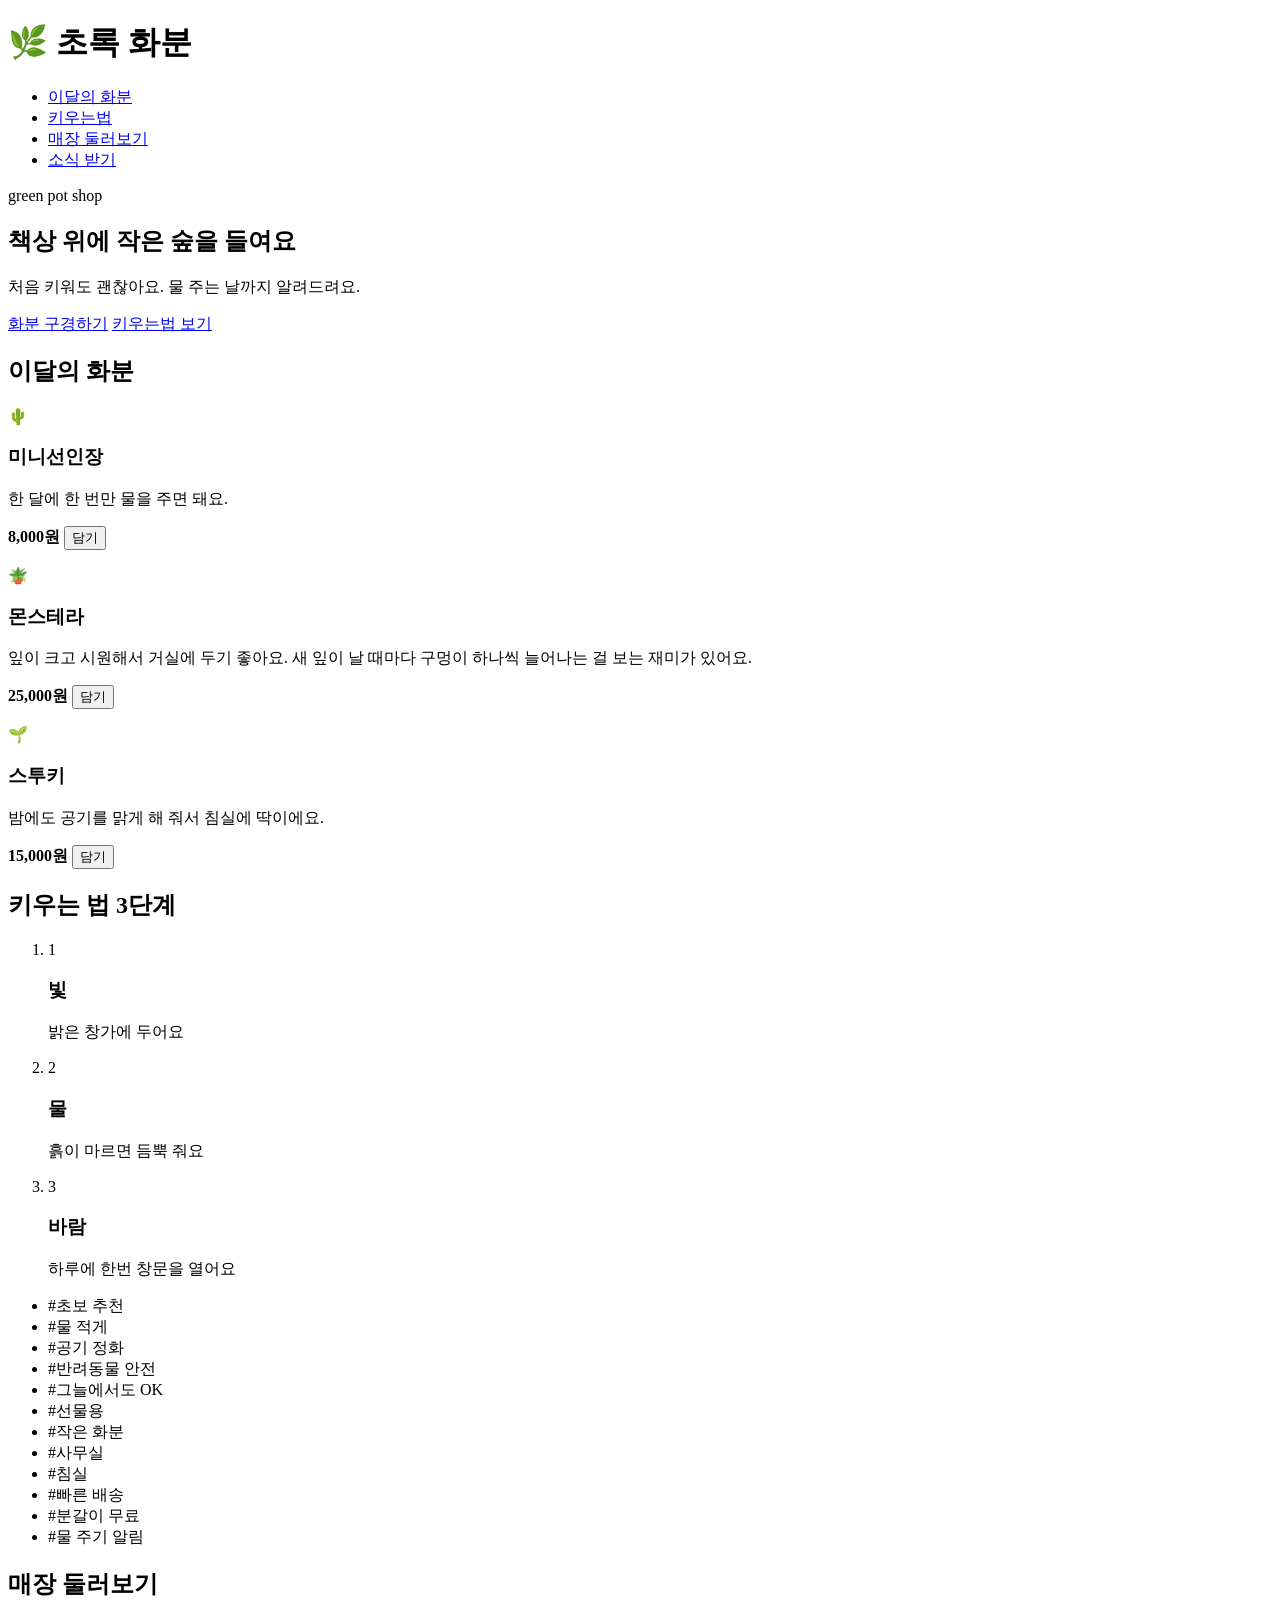
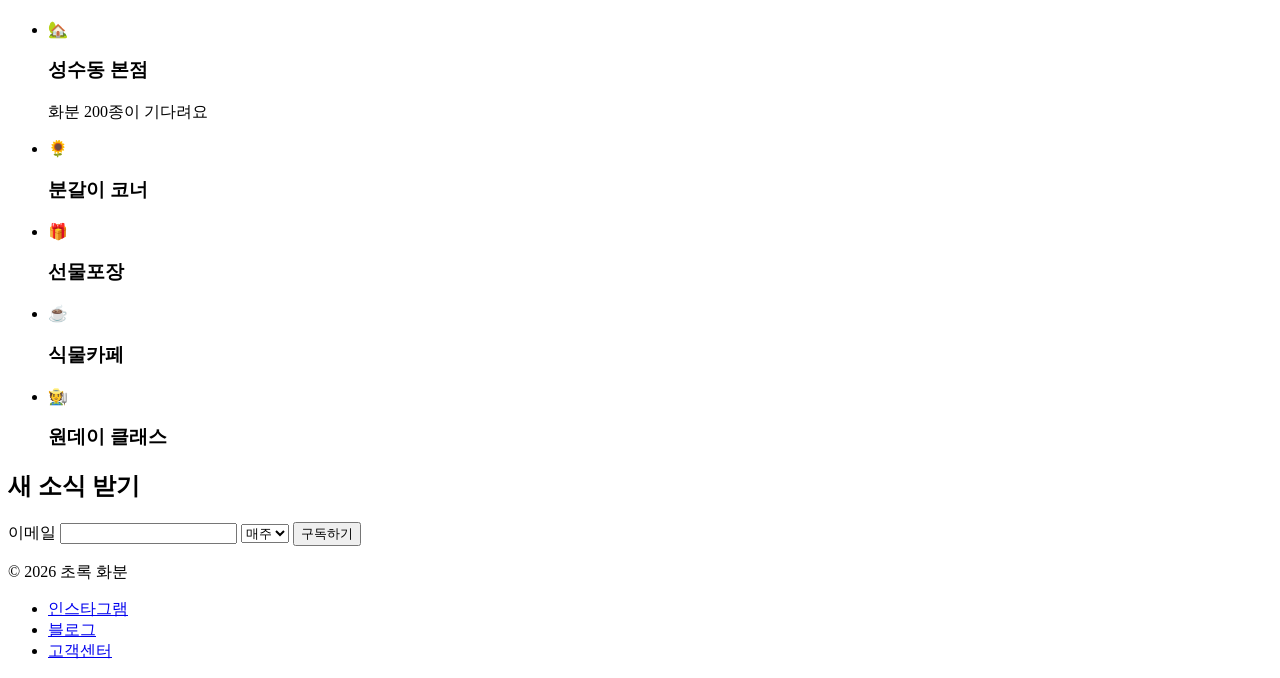
==== index.html @ fddddf88 "Added index.html" ====
<!DOCTYPE html>
<html lang="en">

<head>
  <meta charset="UTF-8">
  <meta name="viewport" content="width=device-width, initial-scale=1.0">
  <title>Document</title>
  <link rel="stylesheet" href="/css/style.css">
</head>

<body>
  <header>
    <h1 class="logo">🌿 초록 화분</h1>
    <nav>
      <ul class="menu">
        <li><a href="#">이달의 화분</a></li>
        <li><a href="#">키우는법</a></li>
        <li><a href="#">매장 둘러보기</a></li>
        <li><a href="#">소식 받기</a></li>
      </ul>
    </nav>
  </header>
  <section class="hero">
    <p class="sub">green pot shop</p>
    <h2>책상 위에 작은 숲을 들여요</h2>
    <p>처음 키워도 괜찮아요. 물 주는 날까지 알려드려요.</p>
    <div class="btn-wrap">
      <a href="#" class="btn">화분 구경하기</a>
      <a href="#" class="btn line">키우는법 보기</a>
    </div>
  </section>
  <main>
    <section id="plants">
      <h2>이달의 화분</h2>
      <div class="cards">
        <article class="card">
          <p class="icon">🌵</p>
          <h3>미니선인장</h3>
          <p>한 달에 한 번만 물을 주면 돼요.</p>
          <p class="price">
            <strong>8,000원</strong>
            <button>담기</button>
          </p>
        </article>
        <article class="card">
          <p class="icon">🪴</p>
          <h3>몬스테라</h3>
          <p>잎이 크고 시원해서 거실에 두기 좋아요. 새 잎이 날 때마다 구멍이 하나씩 늘어나는 걸 보는 재미가 있어요.</p>
          <p class="price">
            <strong>25,000원</strong>
            <button>담기</button>
          </p>
        </article>
        <article class="card">
          <p class="icon">🌱</p>
          <h3>스투키</h3>
          <p>밤에도 공기를 맑게 해 줘서 침실에 딱이에요.</p>
          <p class="price">
            <strong>15,000원</strong>
            <button>담기</button>
          </p>
        </article>
      </div>
    </section>
    <section id="care">
      <h2>키우는 법 3단계</h2>
      <ol class="step">
        <li>
          <span class="num">1</span>
          <h3>빛</h3>
          <p>밝은 창가에 두어요</p>
        </li>
        <li>
          <span class="num">2</span>
          <h3>물</h3>
          <p>흙이 마르면 듬뿍 줘요</p>
        </li>
        <li>
          <span class="num">3</span>
          <h3>바람</h3>
          <p>하루에 한번 창문을 열어요</p>
        </li>
      </ol>
      <ul class="tags">
        <li>#초보 추천</li>
        <li>#물 적게</li>
        <li>#공기 정화</li>
        <li>#반려동물 안전</li>
        <li>#그늘에서도 OK</li>
        <li>#선물용</li>
        <li>#작은 화분</li>
        <li>#사무실</li>
        <li>#침실</li>
        <li>#빠른 배송</li>
        <li>#분갈이 무료</li>
        <li>#물 주기 알림</li>
      </ul>
    </section>
    <section id="shop">
      <h2>매장 둘러보기</h2>
      <ul class="gallery">
        <li>
          <p class="emoji">
            🏡
          </p>
          <h3>성수동 본점</h3>
          <p>화분 200종이 기다려요</p>
        </li>
        <li>
          <p class="emoji">
            🌻
          </p>
          <h3>분갈이 코너</h3>
        </li>
        <li>
          <p class="emoji">
            🎁
          </p>
          <h3>선물포장</h3>
        </li>
        <li>
          <p class="emoji">
            ☕
          </p>
          <h3>식물카페</h3>
        </li>
        <li>
          <p class="emoji">
            🧑‍🌾
          </p>
          <h3>원데이 클래스</h3>
        </li>
      </ul>
    </section>
    <section id="news">
      <h2>새 소식 받기</h2>
      <form>
        <label for="email">이메일</label>
        <input type="email" name="email" id="email">
        <select name="">
          <option value="weeks">매주</option>
          <option value="monthly">매달</option>
        </select>
        <button type="submit">구독하기</button>
      </form>
    </section>
  </main>
  <footer>
    <p>© 2026 초록 화분</p>
    <ul class="sns">
      <li><a href="#">인스타그램</a></li>
      <li><a href="#">블로그</a></li>
      <li><a href="#">고객센터</a></li>
    </ul>
  </footer>
</body>

</html>
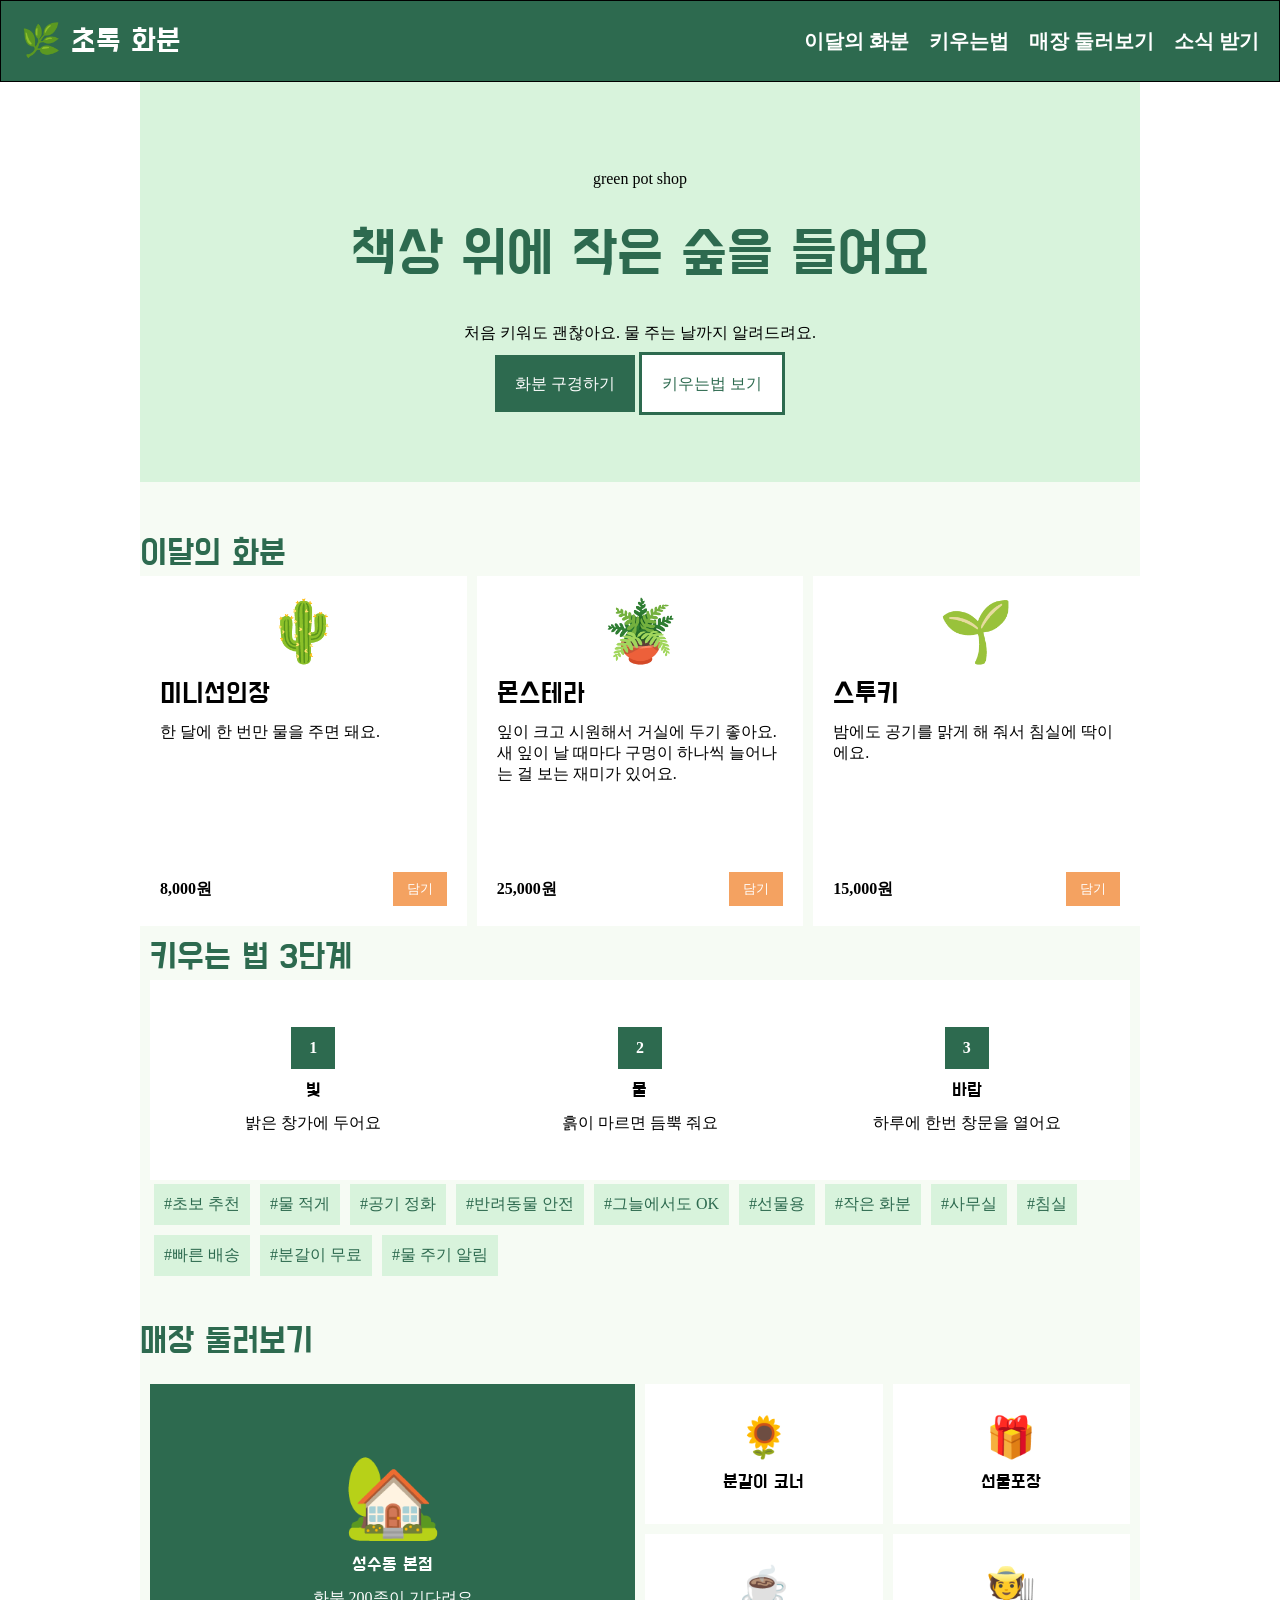
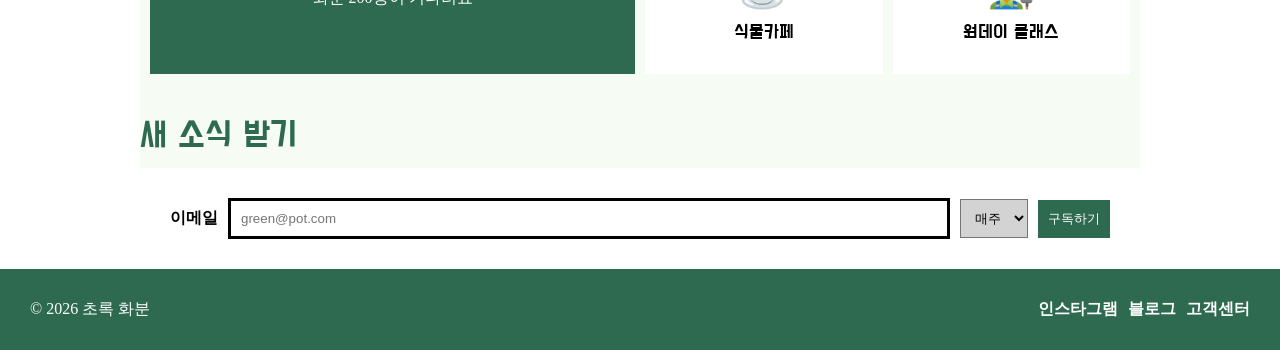
==== commit 1fcb53a5: "Added style.css" ====
--- a/index.html
+++ b/index.html
@@ -4,6 +4,7 @@
 <head>
   <meta charset="UTF-8">
   <meta name="viewport" content="width=device-width, initial-scale=1.0">
+  <link href="https://fonts.googleapis.com/css2?family=Do+Hyeon&amp;family=Noto+Sans+KR:wght@400;700&amp;display=swap" rel="stylesheet">
   <title>Document</title>
   <link rel="stylesheet" href="/css/style.css">
 </head>
@@ -20,23 +21,23 @@
       </ul>
     </nav>
   </header>
-  <section class="hero">
-    <p class="sub">green pot shop</p>
-    <h2>책상 위에 작은 숲을 들여요</h2>
-    <p>처음 키워도 괜찮아요. 물 주는 날까지 알려드려요.</p>
-    <div class="btn-wrap">
-      <a href="#" class="btn">화분 구경하기</a>
-      <a href="#" class="btn line">키우는법 보기</a>
-    </div>
-  </section>
   <main>
+    <section class="hero">
+      <p class="sub">green pot shop</p>
+      <h2>책상 위에 작은 숲을 들여요</h2>
+      <p>처음 키워도 괜찮아요. 물 주는 날까지 알려드려요.</p>
+      <div class="btn-wrap">
+        <a href="#" class="btn">화분 구경하기</a>
+        <a href="#" class="btn-line">키우는법 보기</a>
+      </div>
+    </section>
     <section id="plants">
       <h2>이달의 화분</h2>
       <div class="cards">
         <article class="card">
           <p class="icon">🌵</p>
           <h3>미니선인장</h3>
-          <p>한 달에 한 번만 물을 주면 돼요.</p>
+          <p class=>한 달에 한 번만 물을 주면 돼요.</p>
           <p class="price">
             <strong>8,000원</strong>
             <button>담기</button>
@@ -136,7 +137,7 @@
       <h2>새 소식 받기</h2>
       <form>
         <label for="email">이메일</label>
-        <input type="email" name="email" id="email">
+        <input type="email" name="email" id="email" placeholder="green@pot.com">
         <select name="">
           <option value="weeks">매주</option>
           <option value="monthly">매달</option>
--- a/css/style.css
+++ b/css/style.css
@@ -0,0 +1,231 @@
+* {margin: 0px; padding: 0px; box-sizing: border-box;}
+h1, h2, h3 {
+  font-family: "Do Hyeon", sans-serif;
+  font-weight: normal;
+}
+main {
+  max-width: 1000px;
+  margin: auto;
+  background-color: #F6FBF4;
+
+}
+a {
+  text-decoration: none;
+}
+ul, ol {
+  list-style: none;
+}
+header {
+  border: 1px solid black;
+  background-color: #2D6A4F;
+  display: flex;
+  align-items: center;
+  justify-content: space-between;
+  padding: 20px;
+}
+header .logo {
+  color: white;
+}
+.menu {
+  display: flex;
+  gap: 20px;
+}
+.menu li a {
+  color: white;
+  font-size: 20px;
+  font-weight: bold;
+}
+.hero {
+  margin: auto;
+  display: flex;
+  flex-direction: column;
+  align-items: center;
+  justify-content: center;
+  height: 400px;
+  gap: 30px;
+  background-color: #D8F3DC;
+  margin-bottom: 50px;
+}
+.hero h2 {
+  font-size: 60px;
+  color: #2D6A4F;
+}
+.hero p {
+  color: black;
+}
+.sub {
+  color: green;
+}
+.btn {
+  background-color: #2D6A4F;
+  padding: 20px;
+  color: white;
+}
+.btn-line {
+  background-color: #fff;
+  border: 3px solid #2D6A4F;
+  padding: 20px;
+  color: #2D6A4F;
+}
+#plants {
+  display: flex;
+  flex-direction: column;
+}
+#plants h2 {
+  color: #2D6A4F;
+  font-size: 35px;
+}
+.cards {
+  display: flex;
+  gap: 10px;
+}
+.card {
+  display: flex;
+  flex-direction: column;
+  flex: 1;
+  height: 350px;
+  gap: 10px;
+  padding: 20px;
+  background-color: white;
+}
+.card h3 {
+  font-size: 28px;
+}
+.card button {
+  padding: 8px 14px;
+  background-color: #F4A261;
+  color: white;
+  border: none;
+}
+.icon {
+  font-size: 60px;
+  text-align: center;
+}
+.price {
+  display: flex;
+  justify-content: space-between;
+  align-items: center;
+  margin-top: auto;
+}
+#care {
+  padding: 10px;
+  margin-bottom: 30px;
+}
+#care h2 {
+  color: #2D6A4F;
+  font-size: 35px;
+}
+.step {
+  display: grid;
+  grid-template-columns: 1fr 1fr 1fr;
+}
+.step li {
+  height: 200px;
+  display: flex;
+  flex-direction: column;
+  align-items: center;
+  justify-content: center;
+  gap: 10px;
+  background-color: white;
+}
+.num {
+  padding: 12px 18px;
+  background-color: #2D6A4F;
+  color: white;
+  font-weight: bolder;
+}
+.tags {
+  display: flex;
+  flex-wrap: wrap;
+  gap: 10px;
+  padding: 4px;
+}
+.tags li {
+  background-color: #D8F3DC;
+  padding: 10px;
+  color: #2D6A4F;
+  font-size: 16px;
+}
+#shop h2 {
+  color: #2D6A4F;
+  font-size: 35px;
+  margin-bottom: 10px;
+}
+#shop ul{
+  display: grid;
+  grid-template-columns: repeat(4, 1fr);
+  grid-template-rows: repeat(2, 140px);
+  padding: 10px;
+  gap: 10px;
+}
+#shop ul li {
+  background-color: #fff;
+  display: flex;
+  flex-direction: column;
+  justify-content: center;
+  align-items: center;
+  gap: 10px;
+}
+#shop ul li:first-child {
+  grid-column: 1 / 3;
+  grid-row: 1 / 3;
+  background-color: #2D6A4F;
+  color: white;
+}
+.emoji {
+  font-size: 40px;
+}
+#shop ul li:first-child .emoji {
+  font-size: 80px;
+}
+#news {
+  margin-top: 30px;
+}
+#news h2 {
+  color: #2D6A4F;
+  font-size: 35px;
+  margin-bottom: 10px;
+}
+form {
+  padding: 30px;
+  background-color: #fff;
+  font-weight: bold;
+  display: flex;
+  justify-content: space-between;
+  gap: 10px;
+  align-items: center;
+}
+#email {
+  flex: 1;
+  padding: 10px;
+  border: 3px solid black;
+}
+form select {
+  padding: 10px;
+  background-color: lightgrey;
+}
+form button {
+  padding: 10px;
+  background-color: #2D6A4F;
+  color: white;
+  border: none;
+}
+footer {
+  display: flex;
+  justify-content: space-between;
+  background-color: #2D6A4F;
+  padding: 30px;
+}
+footer p {
+  color: white;
+}
+.sns {
+  display: flex;
+  gap: 10px;
+}
+
+.sns li a {
+  color: white;
+  font-weight: bold;
+  font-size: 16px;
+}
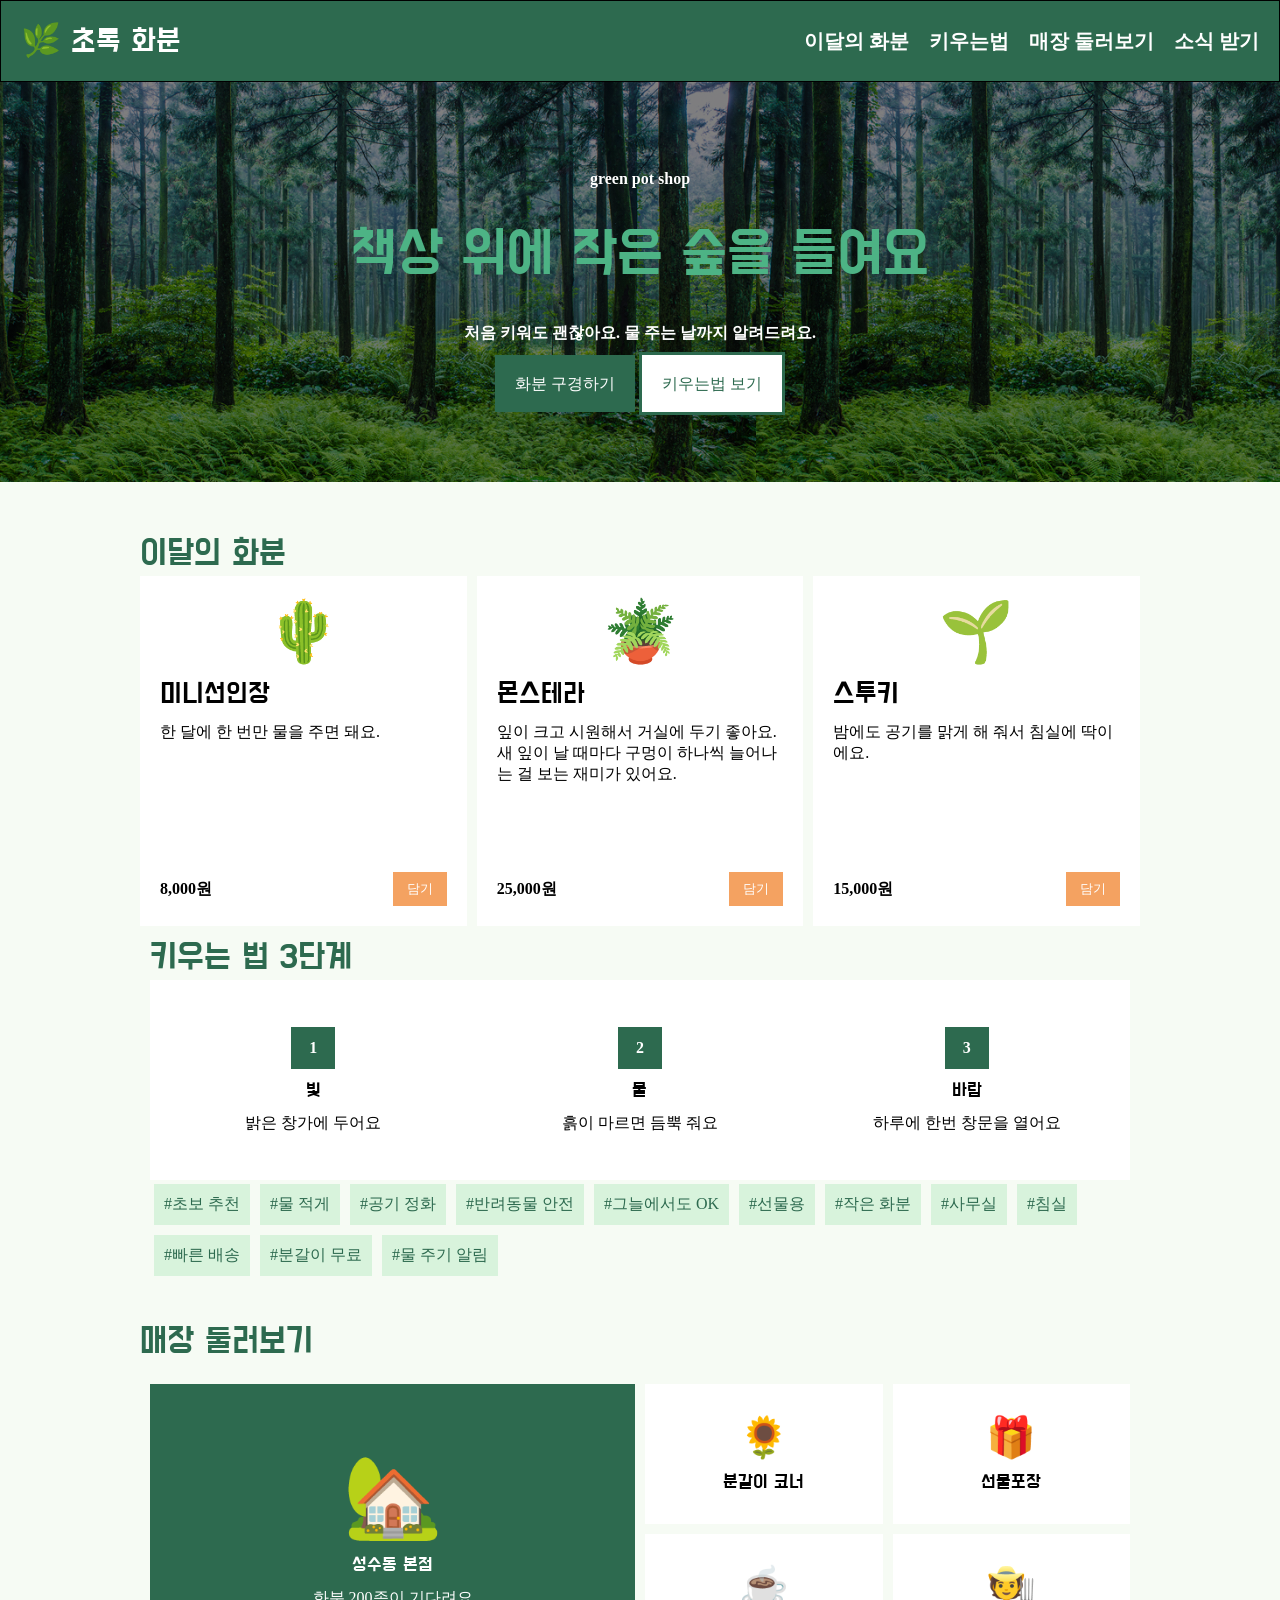
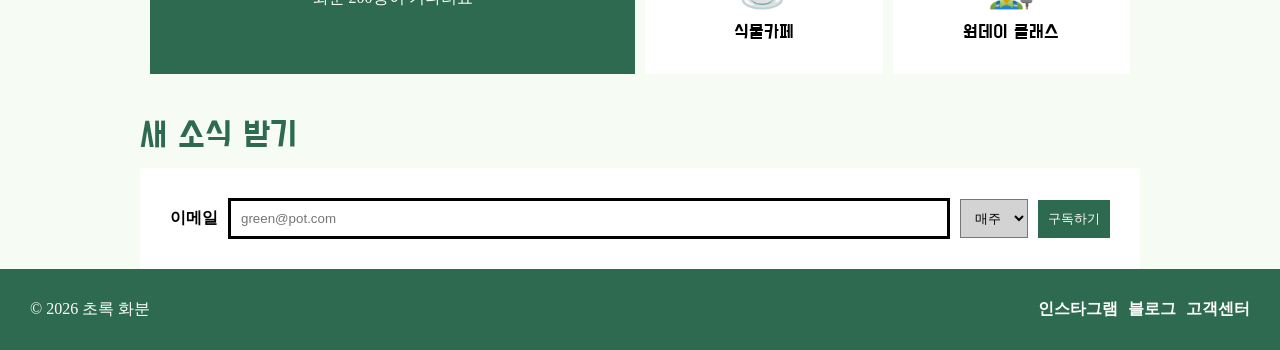
==== commit 3d18c111: "fix: submodules and nested repo structure" ====
--- a/index.html
+++ b/index.html
@@ -6,7 +6,7 @@
   <meta name="viewport" content="width=device-width, initial-scale=1.0">
   <link href="https://fonts.googleapis.com/css2?family=Do+Hyeon&amp;family=Noto+Sans+KR:wght@400;700&amp;display=swap" rel="stylesheet">
   <title>Document</title>
-  <link rel="stylesheet" href="/css/style.css">
+  <link rel="stylesheet" href="./css/style.css">
 </head>
 
 <body>
--- a/css/style.css
+++ b/css/style.css
@@ -1,20 +1,37 @@
-* {margin: 0px; padding: 0px; box-sizing: border-box;}
-h1, h2, h3 {
+* {
+  margin: 0px;
+  padding: 0px;
+  box-sizing: border-box;
+}
+
+h1,
+h2,
+h3 {
   font-family: "Do Hyeon", sans-serif;
   font-weight: normal;
 }
+
 main {
+  background-color: #F6FBF4;
+}
+
+#plants,
+#care,
+#shop,
+#news {
   max-width: 1000px;
   margin: auto;
-  background-color: #F6FBF4;
-
-}
+}
+
 a {
   text-decoration: none;
 }
-ul, ol {
+
+ul,
+ol {
   list-style: none;
 }
+
 header {
   border: 1px solid black;
   background-color: #2D6A4F;
@@ -23,18 +40,22 @@
   justify-content: space-between;
   padding: 20px;
 }
+
 header .logo {
   color: white;
 }
+
 .menu {
   display: flex;
   gap: 20px;
 }
+
 .menu li a {
   color: white;
   font-size: 20px;
   font-weight: bold;
 }
+
 .hero {
   margin: auto;
   display: flex;
@@ -43,42 +64,55 @@
   justify-content: center;
   height: 400px;
   gap: 30px;
-  background-color: #D8F3DC;
+  background-image:
+    linear-gradient(rgba(0, 0, 0, 0.5), rgba(0, 0, 0, 0.5)),
+    url("/flex-plant/img/forest.jpg");
+  background-size: contain;
   margin-bottom: 50px;
 }
+
 .hero h2 {
   font-size: 60px;
-  color: #2D6A4F;
-}
+  color: #4db385;
+}
+
 .hero p {
-  color: black;
-}
+  color: white;
+  font-weight: bold;
+}
+
 .sub {
   color: green;
 }
+
 .btn {
   background-color: #2D6A4F;
   padding: 20px;
   color: white;
 }
+
 .btn-line {
   background-color: #fff;
   border: 3px solid #2D6A4F;
   padding: 20px;
   color: #2D6A4F;
 }
+
 #plants {
   display: flex;
   flex-direction: column;
 }
+
 #plants h2 {
   color: #2D6A4F;
   font-size: 35px;
 }
+
 .cards {
   display: flex;
   gap: 10px;
 }
+
 .card {
   display: flex;
   flex-direction: column;
@@ -88,37 +122,45 @@
   padding: 20px;
   background-color: white;
 }
+
 .card h3 {
   font-size: 28px;
 }
+
 .card button {
   padding: 8px 14px;
   background-color: #F4A261;
   color: white;
   border: none;
 }
+
 .icon {
   font-size: 60px;
   text-align: center;
 }
+
 .price {
   display: flex;
   justify-content: space-between;
   align-items: center;
   margin-top: auto;
 }
+
 #care {
   padding: 10px;
   margin-bottom: 30px;
 }
+
 #care h2 {
   color: #2D6A4F;
   font-size: 35px;
 }
+
 .step {
   display: grid;
   grid-template-columns: 1fr 1fr 1fr;
 }
+
 .step li {
   height: 200px;
   display: flex;
@@ -128,36 +170,42 @@
   gap: 10px;
   background-color: white;
 }
+
 .num {
   padding: 12px 18px;
   background-color: #2D6A4F;
   color: white;
   font-weight: bolder;
 }
+
 .tags {
   display: flex;
   flex-wrap: wrap;
   gap: 10px;
   padding: 4px;
 }
+
 .tags li {
   background-color: #D8F3DC;
   padding: 10px;
   color: #2D6A4F;
   font-size: 16px;
 }
+
 #shop h2 {
   color: #2D6A4F;
   font-size: 35px;
   margin-bottom: 10px;
 }
-#shop ul{
+
+#shop ul {
   display: grid;
   grid-template-columns: repeat(4, 1fr);
   grid-template-rows: repeat(2, 140px);
   padding: 10px;
   gap: 10px;
 }
+
 #shop ul li {
   background-color: #fff;
   display: flex;
@@ -166,26 +214,32 @@
   align-items: center;
   gap: 10px;
 }
+
 #shop ul li:first-child {
   grid-column: 1 / 3;
   grid-row: 1 / 3;
   background-color: #2D6A4F;
   color: white;
 }
+
 .emoji {
   font-size: 40px;
 }
+
 #shop ul li:first-child .emoji {
   font-size: 80px;
 }
+
 #news {
   margin-top: 30px;
 }
+
 #news h2 {
   color: #2D6A4F;
   font-size: 35px;
   margin-bottom: 10px;
 }
+
 form {
   padding: 30px;
   background-color: #fff;
@@ -195,30 +249,36 @@
   gap: 10px;
   align-items: center;
 }
+
 #email {
   flex: 1;
   padding: 10px;
   border: 3px solid black;
 }
+
 form select {
   padding: 10px;
   background-color: lightgrey;
 }
+
 form button {
   padding: 10px;
   background-color: #2D6A4F;
   color: white;
   border: none;
 }
+
 footer {
   display: flex;
   justify-content: space-between;
   background-color: #2D6A4F;
   padding: 30px;
 }
+
 footer p {
   color: white;
 }
+
 .sns {
   display: flex;
   gap: 10px;
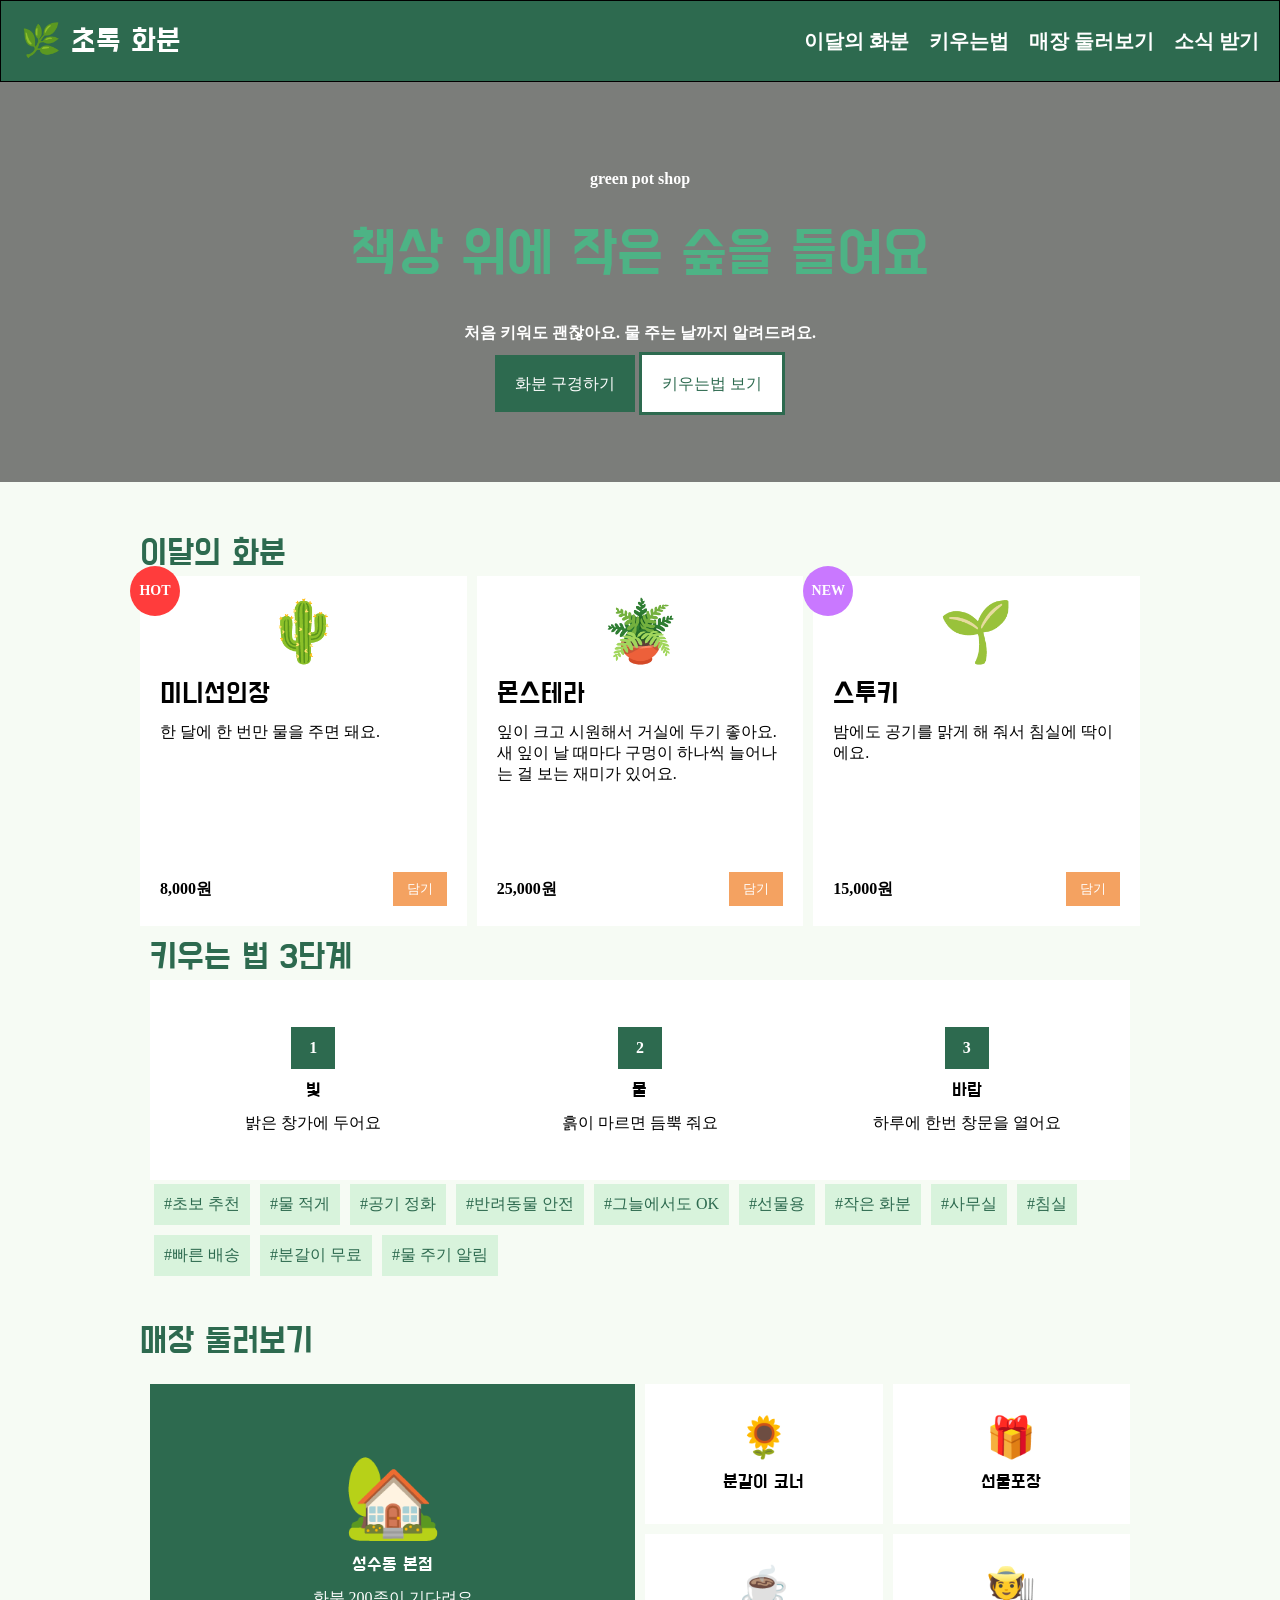
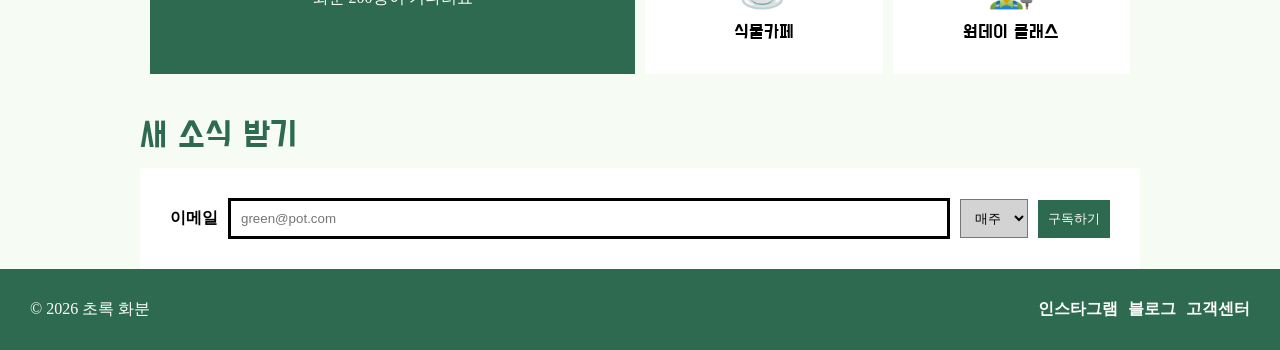
==== commit 08209013: "update" ====
--- a/index.html
+++ b/index.html
@@ -35,6 +35,7 @@
       <h2>이달의 화분</h2>
       <div class="cards">
         <article class="card">
+          <p class="hot">HOT</p>
           <p class="icon">🌵</p>
           <h3>미니선인장</h3>
           <p class=>한 달에 한 번만 물을 주면 돼요.</p>
@@ -53,6 +54,7 @@
           </p>
         </article>
         <article class="card">
+          <p class="new">NEW</p>
           <p class="icon">🌱</p>
           <h3>스투키</h3>
           <p>밤에도 공기를 맑게 해 줘서 침실에 딱이에요.</p>
@@ -154,6 +156,7 @@
       <li><a href="#">고객센터</a></li>
     </ul>
   </footer>
+  <p class="top">🔝</p>
 </body>
 
 </html>
--- a/css/style.css
+++ b/css/style.css
@@ -39,6 +39,9 @@
   align-items: center;
   justify-content: space-between;
   padding: 20px;
+  position: sticky;
+  top: 0;
+  z-index: 1;
 }
 
 header .logo {
@@ -113,7 +116,40 @@
   gap: 10px;
 }
 
+.hot {
+  position: absolute;
+  display: flex;
+  color: white;
+  background-color: rgb(255, 60, 60);
+  width: 50px;
+  height: 50px;
+  top: -10px;
+  left: -10px;
+  justify-content: center;
+  align-items: center;
+  border-radius: 50px;
+  font-weight: bold;
+  font-size: 14px;
+}
+
+.new {
+  position: absolute;
+  display: flex;
+  color: white;
+  background-color: rgb(201, 120, 255);
+  width: 50px;
+  height: 50px;
+  top: -10px;
+  left: -10px;
+  justify-content: center;
+  align-items: center;
+  border-radius: 50px;
+  font-weight: bold;
+  font-size: 14px;
+}
+
 .card {
+  position: relative;
   display: flex;
   flex-direction: column;
   flex: 1;
@@ -288,4 +324,11 @@
   color: white;
   font-weight: bold;
   font-size: 16px;
+}
+
+.top {
+  position: fixed;
+  left: calc(50% + 650px);
+  top: calc(50% + 300px);
+  font-size: 50px;
 }
